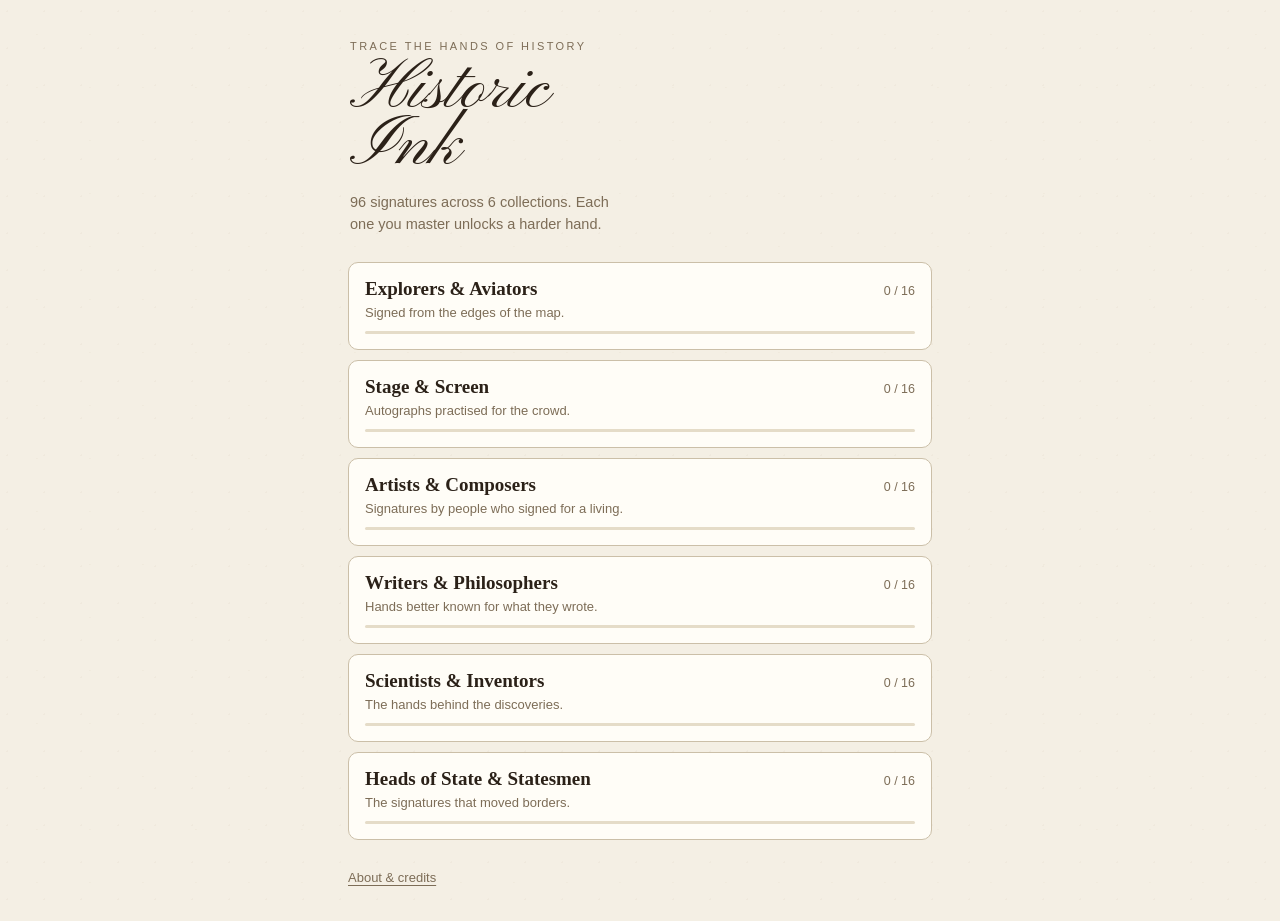
==== docs/index.html @ 242b3a48 "Historic Ink: rename, magnifier, wider corpus, docs/ for Pages Renames the game to Historic Ink and " ====
<!doctype html>
<html lang="en">
<head>
<meta charset="utf-8">
<meta name="viewport" content="width=device-width,initial-scale=1,viewport-fit=cover,maximum-scale=1">
<meta name="theme-color" content="#f4efe4">
<meta name="apple-mobile-web-app-capable" content="yes">
<meta name="description" content="Trace the signatures of history, one flourish at a time.">
<title>Historic Ink</title>
<meta name="apple-mobile-web-app-title" content="Historic Ink">
<link rel="manifest" href="manifest.webmanifest">
<link rel="icon" href="icon.svg" type="image/svg+xml">
<link rel="apple-touch-icon" href="icon.svg">
<link rel="stylesheet" href="css/wordmark.css">
<link rel="stylesheet" href="css/app.css">
</head>
<body>

<div id="app">
  <!-- ---------------------------------------------------------- home -->
  <section class="screen" id="screen-home">
    <header class="masthead">
      <p class="eyebrow">Trace the hands of history</p>
      <h1>Historic<br>Ink</h1>
      <p class="lede" id="lede"></p>
    </header>
    <div class="tracks" id="tracks"></div>
    <footer class="colophon">
      <button class="linkish" data-go="#/about">About &amp; credits</button>
    </footer>
  </section>

  <!-- --------------------------------------------------------- track -->
  <section class="screen" id="screen-track">
    <header class="bar">
      <button class="back" data-go="#/" aria-label="Back to collections">&larr;</button>
      <div class="bar-title">
        <h2 id="track-name"></h2>
        <p id="track-blurb"></p>
      </div>
    </header>
    <ol class="levels" id="levels"></ol>
  </section>

  <!-- ---------------------------------------------------------- play -->
  <section class="screen screen-play" id="screen-play">
    <header class="bar bar-play">
      <button class="back" id="play-back" aria-label="Back to collection">&larr;</button>
      <div class="bar-title">
        <h2 id="play-name"></h2>
        <p><span id="play-years"></span> &middot; needs <b id="play-target"></b></p>
      </div>
      <div class="pips" id="play-pips" aria-hidden="true"></div>
    </header>

    <div class="card-wrap">
      <canvas id="pad"></canvas>
      <p class="hint" id="play-hint">Trace the grey signature with your finger.</p>
    </div>

    <nav class="tools">
      <button id="btn-undo" class="tool">Undo</button>
      <button id="btn-clear" class="tool">Clear</button>
      <button id="btn-done" class="tool primary">Done</button>
    </nav>

    <!-- result, over the pad so the attempt stays put behind it -->
    <div class="sheet" id="result" hidden>
      <div class="sheet-inner">
        <p class="verdict" id="res-verdict"></p>
        <p class="bigscore"><span id="res-score">0</span><i>%</i></p>
        <p class="res-need" id="res-need"></p>
        <canvas id="res-map"></canvas>
        <ul class="breakdown">
          <li><b id="res-prec">0%</b><span>on the line</span></li>
          <li><b id="res-cov">0%</b><span>covered</span></li>
          <li><b id="res-econ">0%</b><span>ink used</span></li>
        </ul>
        <p class="legend"><i class="sw-good"></i> close
          <i class="sw-mid"></i> drifting <i class="sw-bad"></i> off the line</p>
        <p class="readmore"><a id="res-wiki" href="#" target="_blank"
           rel="noopener noreferrer"></a></p>
        <div class="sheet-tools">
          <button id="btn-again" class="tool">Try again</button>
          <button id="btn-next" class="tool primary">Next</button>
        </div>
      </div>
    </div>
  </section>

  <!-- --------------------------------------------------------- about -->
  <section class="screen" id="screen-about">
    <header class="bar">
      <button class="back" data-go="#/" aria-label="Back to collections">&larr;</button>
      <div class="bar-title"><h2>About &amp; credits</h2></div>
    </header>
    <div class="prose">
      <p>Every signature here belongs to someone no longer living. This is a
         game about steady hands and the strange beauty of other people's
         handwriting.</p>
      <p>The artwork comes from Wikimedia Commons, found by asking Wikidata
         which historical figures have a signature on file. Difficulty is
         measured from the signature itself &mdash; how much pen travel is
         packed into the space, how much it turns, how tangled it is, and how
         fine the pen was. A broad nib forgives a wobble; a hairline does not.</p>
      <p class="quiet">Progress is stored on this device only.</p>
      <button class="tool danger" id="btn-reset">Erase my progress</button>
      <h3>Sources</h3>
      <ul class="credits" id="credits"></ul>
    </div>
  </section>
</div>

<script src="data/signatures.js"></script>
<script src="js/geom.js"></script>
<script src="js/ink.js"></script>
<script src="js/grade.js"></script>
<script src="js/pad.js"></script>
<script src="js/store.js"></script>
<script src="js/app.js"></script>
</body>
</html>
---- docs/css/wordmark.css ----
/* GENERATED by tools/build_font.py -- do not edit.
 *
 * Pinyon Script, subset to the characters the wordmark uses and embedded so the
 * game still works opened straight from the filesystem, where a linked
 * font file counts as cross-origin and is refused.
 *
 * SIL Open Font License 1.1 -- see fonts/OFL-PinyonScript.txt
 */
@font-face {
  font-family: 'Pinyon Script';
  font-style: normal;
  font-weight: 400;
  font-display: swap;
  src: url([data-uri]) format('woff2');
}
---- docs/css/app.css ----
/* Ink & parchment.
 * Every colour lives here as a custom property; the canvas code reads --ink
 * and --guide off the element, so retheming does not mean touching JS.
 */

:root {
  --paper:   #f4efe4;
  --card:    #fffdf7;
  --ink:     #2b2118;
  --guide:   #d5cab2;
  --rule:    #cbbfa8;
  --muted:   #7d6d57;
  --accent:  #8c2f22;
  --good:    #2c5c2c;
  --mid:     #b07a14;
  --gold:    #a8842c;

  --pad-h: clamp(230px, 42vh, 420px);
  --radius: 10px;
  --serif: ui-serif, Georgia, "Iowan Old Style", "Times New Roman", serif;
  --sans: -apple-system, BlinkMacSystemFont, "Segoe UI", Roboto, sans-serif;

  /* The wordmark. Pinyon Script is embedded by css/wordmark.css, subset to the
     few characters it needs (19 KB) and inlined as a data URI so it survives
     being opened straight from the filesystem, where a linked font file counts
     as cross-origin and is refused. It is a 19th-century copperplate - the
     actual hand of the documents these signatures came off - which no system
     font gets near. The rest is insurance while it loads or if it fails. */
  --script: "Pinyon Script", "Snell Roundhand", "Apple Chancery", "Segoe Script",
            "Brush Script MT", Gabriola, "Lucida Handwriting", cursive;
}

* { box-sizing: border-box; }

html, body {
  margin: 0;
  padding: 0;
  background: var(--paper);
  color: var(--ink);
  font-family: var(--sans);
  -webkit-text-size-adjust: 100%;
  overscroll-behavior-y: contain;
}

body {
  min-height: 100vh;
  min-height: 100dvh;
  /* A faint tooth to the paper. Cheap, and it keeps large flat areas from
     looking like a plain white app. */
  background-image:
    radial-gradient(circle at 20% 30%, rgba(160,140,105,.06) 0 1px, transparent 1px),
    radial-gradient(circle at 70% 65%, rgba(160,140,105,.05) 0 1px, transparent 1px);
  background-size: 37px 37px, 53px 53px;
}

#app {
  max-width: 620px;
  margin: 0 auto;
  padding: 0 18px env(safe-area-inset-bottom);
}

.screen { display: none; }
.screen.on { display: block; }
[hidden] { display: none !important; }

/* ---------------------------------------------------------------- home */

.masthead { padding: 40px 2px 18px; }
.eyebrow {
  margin: 0 0 10px;
  font-size: 11px;
  letter-spacing: .22em;
  text-transform: uppercase;
  color: var(--muted);
}
.masthead h1 {
  margin: 0;
  font-family: var(--script);
  /* Copperplate carries tall ascenders and deep descenders inside its line box,
     so the leading has to be pulled well under 1 to stop the two words drifting
     apart. The swashes still clear each other at this setting. */
  font-size: clamp(46px, 15vw, 70px);
  font-weight: 400;
  line-height: .82;
  letter-spacing: 0;
  color: var(--ink);
}
.lede {
  margin: 14px 0 0;
  max-width: 34ch;
  color: var(--muted);
  font-size: 14.5px;
  line-height: 1.55;
}

.tracks { display: grid; gap: 10px; padding: 8px 0 20px; }

.track {
  display: block;
  width: 100%;
  text-align: left;
  border: 1px solid var(--rule);
  background: var(--card);
  border-radius: var(--radius);
  padding: 15px 16px;
  cursor: pointer;
  font: inherit;
  color: inherit;
  transition: border-color .15s, transform .08s;
}
.track:active { transform: scale(.994); }
.track:hover { border-color: var(--muted); }

.track-top { display: flex; align-items: baseline; gap: 10px; }
.track h3 {
  margin: 0;
  font-family: var(--serif);
  font-size: 19px;
  font-weight: 600;
  flex: 1;
}
.track .count {
  font-size: 12.5px;
  color: var(--muted);
  font-variant-numeric: tabular-nums;
  white-space: nowrap;
}
.track p { margin: 5px 0 11px; font-size: 13px; color: var(--muted); }

.meter { height: 3px; background: #e5dcc8; border-radius: 2px; overflow: hidden; }
.meter > i { display: block; height: 100%; background: var(--accent); transition: width .4s; }

.colophon { padding: 6px 0 32px; }
.linkish {
  background: none; border: 0; padding: 4px 0; cursor: pointer;
  color: var(--muted); font: inherit; font-size: 13px;
  text-decoration: underline; text-underline-offset: 3px;
}

/* --------------------------------------------------------------- bars */

.bar {
  display: flex;
  align-items: flex-start;
  gap: 12px;
  padding: 22px 0 14px;
  border-bottom: 1px solid var(--rule);
  margin-bottom: 12px;
}
.back {
  flex: none;
  width: 38px; height: 38px;
  border: 1px solid var(--rule);
  background: var(--card);
  color: var(--ink);
  border-radius: 50%;
  font-size: 17px;
  line-height: 1;
  cursor: pointer;
}
.bar-title { flex: 1; min-width: 0; }
.bar-title h2 {
  margin: 4px 0 0;
  font-family: var(--serif);
  font-size: 21px;
  font-weight: 600;
  line-height: 1.15;
}
.bar-title p { margin: 3px 0 0; font-size: 12.5px; color: var(--muted); }

/* -------------------------------------------------------------- track */

.levels { list-style: none; margin: 0; padding: 0 0 34px; }

.level {
  display: flex;
  align-items: center;
  gap: 13px;
  width: 100%;
  text-align: left;
  font: inherit;
  color: inherit;
  background: var(--card);
  border: 1px solid var(--rule);
  border-radius: var(--radius);
  padding: 12px 14px;
  margin-bottom: 8px;
  cursor: pointer;
}
.level[disabled] { cursor: default; opacity: .5; background: transparent; }
.level .idx {
  flex: none;
  width: 24px;
  font-family: var(--serif);
  font-size: 15px;
  color: var(--muted);
  font-variant-numeric: tabular-nums;
}
.level .who { flex: 1; min-width: 0; }
.level .who b {
  display: block;
  font-weight: 600;
  font-size: 15px;
  white-space: nowrap;
  overflow: hidden;
  text-overflow: ellipsis;
}
.level .who span { font-size: 12px; color: var(--muted); }
.level .score {
  flex: none;
  font-size: 13.5px;
  font-variant-numeric: tabular-nums;
  color: var(--muted);
}
.level .score.done { color: var(--good); font-weight: 700; }
/* Wax-seal dot standing in for a padlock on locked rows. */
.level .score.locked {
  color: transparent;
  width: 9px; height: 9px;
  border-radius: 50%;
  background: var(--rule);
  box-shadow: inset 0 0 0 2px var(--card);
}

.pips { display: flex; gap: 3px; flex: none; }
.pips i {
  width: 5px; height: 5px; border-radius: 50%;
  background: var(--rule);
}
.pips i.lit { background: var(--accent); }

/* --------------------------------------------------------------- play */

.screen-play.on { display: flex; flex-direction: column; min-height: 100dvh; }
.bar-play { align-items: center; }

.card-wrap { flex: 1; display: flex; flex-direction: column; justify-content: center; }

#pad {
  display: block;
  width: 100%;
  height: var(--pad-h);
  background: var(--card);
  border: 1px solid var(--rule);
  border-radius: var(--radius);
  /* Without this the browser claims the gesture and the player scrolls the
     page instead of drawing. */
  touch-action: none;
  -webkit-user-select: none;
  user-select: none;
}

.hint {
  margin: 10px 2px 0;
  font-size: 12.5px;
  color: var(--muted);
  text-align: center;
  min-height: 1.4em;
}

.tools {
  display: flex;
  gap: 8px;
  padding: 16px 0 max(18px, env(safe-area-inset-bottom));
}
.tool {
  flex: 1;
  padding: 14px 10px;
  font: inherit;
  font-size: 15px;
  border: 1px solid var(--rule);
  background: var(--card);
  color: var(--ink);
  border-radius: var(--radius);
  cursor: pointer;
  min-height: 48px;          /* comfortable thumb target */
}
.tool:disabled { opacity: .4; cursor: default; }
.tool.primary { background: var(--ink); border-color: var(--ink); color: var(--card); flex: 1.5; }
.tool.danger { background: none; border-color: var(--accent); color: var(--accent); flex: none; padding: 10px 16px; }

/* ------------------------------------------------------------- result */

.sheet {
  position: fixed;
  inset: 0;
  background: rgba(30, 24, 17, .38);
  display: flex;
  align-items: flex-end;
  justify-content: center;
  z-index: 20;
  animation: fade .18s ease-out;
}
@keyframes fade { from { opacity: 0 } }
@keyframes rise { from { transform: translateY(14px); opacity: .4 } }

.sheet-inner {
  width: 100%;
  max-width: 620px;
  background: var(--paper);
  border-radius: 16px 16px 0 0;
  border-top: 3px solid var(--ink);
  padding: 20px 18px max(20px, env(safe-area-inset-bottom));
  animation: rise .22s ease-out;
  max-height: 92dvh;
  overflow-y: auto;
}

.verdict {
  margin: 0;
  font-size: 11px;
  letter-spacing: .2em;
  text-transform: uppercase;
  color: var(--muted);
}
.verdict.win { color: var(--good); }
.verdict.lose { color: var(--accent); }

.bigscore {
  margin: 2px 0 0;
  font-family: var(--serif);
  font-size: 62px;
  line-height: 1;
  font-weight: 600;
  font-variant-numeric: tabular-nums;
}
.bigscore i { font-style: normal; font-size: 26px; color: var(--muted); }
.res-need { margin: 4px 0 12px; font-size: 13px; color: var(--muted); }

#res-map {
  display: block;
  width: 100%;
  /* Hard guard: JS sets an explicit pixel width, and measures before the
     sheet's own scrollbar appears, so without this it can overhang. */
  max-width: 100%;
  height: 150px;
  margin: 0 auto;              /* JS narrows it to the signature's aspect */
  background: var(--card);
  border: 1px solid var(--rule);
  border-radius: var(--radius);
}

.breakdown {
  list-style: none;
  display: flex;
  margin: 12px 0 0;
  padding: 0;
  gap: 8px;
}
.breakdown li {
  flex: 1;
  background: var(--card);
  border: 1px solid var(--rule);
  border-radius: var(--radius);
  padding: 9px 6px;
  text-align: center;
}
.breakdown b { display: block; font-size: 17px; font-variant-numeric: tabular-nums; }
.breakdown span { font-size: 11px; color: var(--muted); }

.legend {
  display: flex;
  align-items: center;
  gap: 6px;
  margin: 10px 0 0;
  font-size: 11.5px;
  color: var(--muted);
}
.legend i { width: 13px; height: 3px; border-radius: 2px; display: inline-block; }
.sw-good { background: var(--good); }
.sw-mid  { background: var(--mid); }
.sw-bad  { background: var(--accent); }

.readmore { margin: 10px 0 0; font-size: 13px; }
.readmore a { color: var(--accent); text-decoration: none;
              border-bottom: 1px solid rgba(140,47,34,.35); padding-bottom: 1px; }

.sheet-tools { display: flex; gap: 8px; margin-top: 16px; }

/* -------------------------------------------------------------- about */

.prose { padding-bottom: 40px; font-size: 14.5px; line-height: 1.62; }
.prose p { margin: 0 0 13px; max-width: 46ch; }
.prose .quiet { color: var(--muted); font-size: 13px; }
.prose h3 {
  font-family: var(--serif);
  font-size: 16px;
  margin: 26px 0 8px;
  padding-bottom: 6px;
  border-bottom: 1px solid var(--rule);
}
.credits { list-style: none; margin: 0; padding: 0; font-size: 11.5px; color: var(--muted); }
.credits li { padding: 5px 0; border-bottom: 1px solid rgba(203,191,168,.45); }
.credits b, .credits .who { color: var(--ink); font-weight: 600; }
.credits a { color: var(--muted); }
.credits .who { text-decoration: none; border-bottom: 1px solid var(--rule); }

@media (prefers-reduced-motion: reduce) {
  *, *::before, *::after { animation-duration: .01ms !important; transition-duration: .01ms !important; }
}
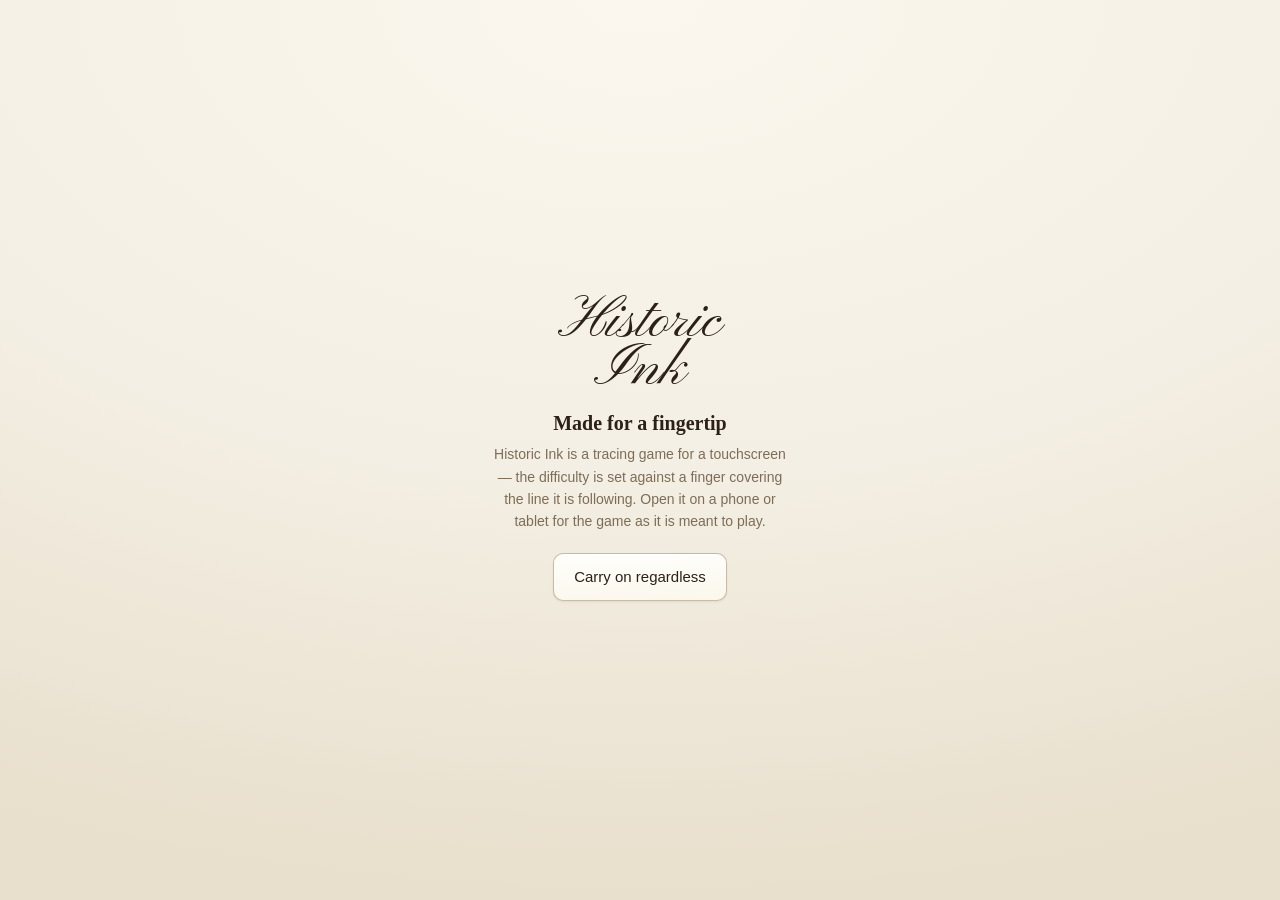
==== commit c5a22b92: "Play sideways, and let wide be the only shape The game now asks for a landscape touchscreen and ship" ====
--- a/docs/index.html
+++ b/docs/index.html
@@ -48,15 +48,21 @@
       <button class="back" id="play-back" aria-label="Back to collection">&larr;</button>
       <div class="bar-title">
         <h2 id="play-name"></h2>
-        <p><span id="play-years"></span> &middot; needs <b id="play-target"></b></p>
+        <!-- The coaching line lives up here rather than under the card. In
+             landscape the vertical pixels are the scarce ones, and every row
+             below the card comes straight off the size of the signature. -->
+        <p><span id="play-years"></span> &middot; needs <b id="play-target"></b>
+           &middot; <span id="play-hint"></span></p>
       </div>
       <div class="pips" id="play-pips" aria-hidden="true"></div>
     </header>
 
     <div class="card-wrap">
       <canvas id="pad"></canvas>
-      <p class="hint" id="play-hint">Trace the grey signature with your finger.</p>
     </div>
+    <!-- Floats over the page rather than living inside the pad, so it always
+         has room to sit above the fingertip. -->
+    <canvas id="loupe" hidden aria-hidden="true"></canvas>
 
     <nav class="tools">
       <button id="btn-undo" class="tool">Undo</button>
@@ -66,20 +72,30 @@
 
     <!-- result, over the pad so the attempt stays put behind it -->
     <div class="sheet" id="result" hidden>
+      <!-- Two columns side by side on a landscape screen, where height is the
+           scarce dimension and a stacked sheet would have to be scrolled to
+           reach its own buttons. -->
       <div class="sheet-inner">
-        <p class="verdict" id="res-verdict"></p>
-        <p class="bigscore"><span id="res-score">0</span><i>%</i></p>
-        <p class="res-need" id="res-need"></p>
-        <canvas id="res-map"></canvas>
-        <ul class="breakdown">
-          <li><b id="res-prec">0%</b><span>on the line</span></li>
-          <li><b id="res-cov">0%</b><span>covered</span></li>
-          <li><b id="res-econ">0%</b><span>ink used</span></li>
-        </ul>
-        <p class="legend"><i class="sw-good"></i> close
-          <i class="sw-mid"></i> drifting <i class="sw-bad"></i> off the line</p>
-        <p class="readmore"><a id="res-wiki" href="#" target="_blank"
-           rel="noopener noreferrer"></a></p>
+        <div class="res-verdict-col">
+          <p class="verdict" id="res-verdict"></p>
+          <p class="bigscore"><span id="res-score">0</span><i>%</i></p>
+          <p class="res-need" id="res-need"></p>
+          <ul class="breakdown">
+            <li><b id="res-flu">0%</b><span>steadiness</span></li>
+            <li><b id="res-prec">0%</b><span>on the line</span></li>
+            <li><b id="res-cov">0%</b><span>covered</span></li>
+          </ul>
+        </div>
+        <div class="res-map-col">
+          <canvas id="res-map"></canvas>
+          <p class="legend"><i class="sw-good"></i> close
+            <i class="sw-mid"></i> drifting <i class="sw-bad"></i> off the line</p>
+          <p class="examiner">Judged the way a document examiner judges a
+            signature: line quality first. A hand that wavers gives itself away,
+            while a few units off the mark means nothing.</p>
+          <p class="readmore"><a id="res-wiki" href="#" target="_blank"
+             rel="noopener noreferrer"></a></p>
+        </div>
         <div class="sheet-tools">
           <button id="btn-again" class="tool">Try again</button>
           <button id="btn-next" class="tool primary">Next</button>
@@ -87,6 +103,19 @@
       </div>
     </div>
   </section>
+
+  <!-- ---------------------------------------------------------- gate -->
+  <!-- Not a screen in the router: it can interrupt any of them, the moment the
+       phone is turned. -->
+  <div id="gate" hidden>
+    <div class="gate-inner">
+      <p class="gate-mark">Historic<br>Ink</p>
+      <i class="gate-phone" id="gate-phone" aria-hidden="true"></i>
+      <h2 id="gate-title"></h2>
+      <p id="gate-body"></p>
+      <button class="tool" id="gate-anyway" hidden>Carry on regardless</button>
+    </div>
+  </div>
 
   <!-- --------------------------------------------------------- about -->
   <section class="screen" id="screen-about">
@@ -98,11 +127,24 @@
       <p>Every signature here belongs to someone no longer living. This is a
          game about steady hands and the strange beauty of other people's
          handwriting.</p>
+      <p>Scoring follows what a document examiner actually looks for. The first
+         and best tell is line quality: a real signature is written fast and
+         automatically, so it runs smooth and continuous, while a copy betrays
+         itself with tremor and hesitation. Where it sits on the page is not a
+         criterion at all &mdash; an exact positional match is evidence of
+         tracing, not of authenticity &mdash; so a steady line a little off the
+         mark beats a shaky one dead on it.</p>
       <p>The artwork comes from Wikimedia Commons, found by asking Wikidata
          which historical figures have a signature on file. Difficulty is
          measured from the signature itself &mdash; how much pen travel is
          packed into the space, how much it turns, how tangled it is, and how
          fine the pen was. A broad nib forgives a wobble; a hairline does not.</p>
+      <p>It is played sideways, and every signature here is a wide one. That
+         pair of decisions goes together: normalised to the same length, a wide
+         hand fills the card and a square one has to shrink to fit its height,
+         which made some signatures harder than others for no reason to do with
+         the handwriting. Wide-only on a landscape card means every hand reaches
+         you at the same size, and difficulty means what it says.</p>
       <p class="quiet">Progress is stored on this device only.</p>
       <button class="tool danger" id="btn-reset">Erase my progress</button>
       <h3>Sources</h3>
--- a/docs/css/app.css
+++ b/docs/css/app.css
@@ -5,8 +5,11 @@
 
 :root {
   --paper:   #f4efe4;
+  --paper-lit: #fbf7ee;      /* the sheet is not evenly lit */
+  --paper-dim: #e8dfcc;
   --card:    #fffdf7;
   --ink:     #2b2118;
+  --ink-core: #150d06;       /* the wetter middle of a drawn line */
   --guide:   #d5cab2;
   --rule:    #cbbfa8;
   --muted:   #7d6d57;
@@ -15,7 +18,20 @@
   --mid:     #b07a14;
   --gold:    #a8842c;
 
-  --pad-h: clamp(230px, 42vh, 420px);
+  /* Paper, built out of gradients rather than an image so it costs nothing to
+     load and survives being opened off the filesystem. Two sets of fibres
+     crossing at a shallow angle, then flecks of pulp on top. Everything is
+     within a few percent of opaque - at full strength it reads as a dirty
+     screen rather than as paper. */
+  --fibres:
+    repeating-linear-gradient(96deg,
+      rgba(148,124,88,.030) 0 1px, transparent 1px 5px),
+    repeating-linear-gradient(4deg,
+      rgba(148,124,88,.024) 0 1px, transparent 1px 7px),
+    radial-gradient(circle at 20% 30%, rgba(126,100,62,.07) 0 1.1px, transparent 1.2px),
+    radial-gradient(circle at 70% 65%, rgba(126,100,62,.055) 0 1px, transparent 1.1px);
+  --fibre-size: auto, auto, 37px 37px, 53px 53px;
+
   --radius: 10px;
   --serif: ui-serif, Georgia, "Iowan Old Style", "Times New Roman", serif;
   --sans: -apple-system, BlinkMacSystemFont, "Segoe UI", Roboto, sans-serif;
@@ -45,23 +61,42 @@
 body {
   min-height: 100vh;
   min-height: 100dvh;
-  /* A faint tooth to the paper. Cheap, and it keeps large flat areas from
-     looking like a plain white app. */
-  background-image:
-    radial-gradient(circle at 20% 30%, rgba(160,140,105,.06) 0 1px, transparent 1px),
-    radial-gradient(circle at 70% 65%, rgba(160,140,105,.05) 0 1px, transparent 1px);
-  background-size: 37px 37px, 53px 53px;
+  /* Tooth, then the wash of light across the sheet underneath it. */
+  background-image: var(--fibres),
+    radial-gradient(125% 95% at 50% -10%,
+      var(--paper-lit) 0%, var(--paper) 48%, var(--paper-dim) 100%);
+  background-size: var(--fibre-size), 100% 100%;
+  background-attachment: scroll, scroll, scroll, scroll, fixed;
 }
 
 #app {
   max-width: 620px;
   margin: 0 auto;
-  padding: 0 18px env(safe-area-inset-bottom);
+  padding: 0 max(18px, env(safe-area-inset-left))
+             env(safe-area-inset-bottom)
+             max(18px, env(safe-area-inset-right));
 }
 
 .screen { display: none; }
 .screen.on { display: block; }
 [hidden] { display: none !important; }
+
+/* The game is played sideways, so the lists get a landscape shape too rather
+   than a phone-width column stranded in the middle of a wide screen. */
+@media (min-width: 720px) {
+  #app { max-width: 940px; }
+  .tracks { grid-template-columns: 1fr 1fr; }
+  .levels { display: grid; grid-template-columns: 1fr 1fr; column-gap: 10px; }
+}
+
+/* Landscape on a phone is short as well as wide: the standing vertical rhythm
+   spends most of the screen before anything useful appears. */
+@media (max-height: 560px) {
+  .masthead { padding: 20px 2px 10px; }
+  .masthead h1 { font-size: clamp(38px, 8vw, 56px); }
+  .lede { margin-top: 10px; }
+  .bar { padding: 14px 0 10px; }
+}
 
 /* ---------------------------------------------------------------- home */
 
@@ -95,20 +130,33 @@
 
 .tracks { display: grid; gap: 10px; padding: 8px 0 20px; }
 
+/* Everything that is meant to read as a card is a slip of the same paper: warm
+   gradient, a lit top edge, and enough of a shadow to lift it off the page. */
+.track, .level, .breakdown li, #res-map {
+  background-color: var(--card);
+  background-image:
+    linear-gradient(178deg, #fffefb 0%, #fdfaf2 60%, #f7f1e3 100%);
+  border: 1px solid rgba(163, 146, 116, .55);
+  box-shadow:
+    inset 0 1px 0 rgba(255, 255, 255, .85),
+    0 1px 2px rgba(74, 57, 36, .06);
+}
+
 .track {
   display: block;
   width: 100%;
   text-align: left;
-  border: 1px solid var(--rule);
-  background: var(--card);
   border-radius: var(--radius);
   padding: 15px 16px;
   cursor: pointer;
   font: inherit;
   color: inherit;
-  transition: border-color .15s, transform .08s;
-}
-.track:active { transform: scale(.994); }
+  transition: border-color .15s, transform .08s, box-shadow .15s;
+}
+.track:active {
+  transform: translateY(1px);
+  box-shadow: inset 0 1px 0 rgba(255, 255, 255, .85);
+}
 .track:hover { border-color: var(--muted); }
 
 .track-top { display: flex; align-items: baseline; gap: 10px; }
@@ -180,14 +228,17 @@
   text-align: left;
   font: inherit;
   color: inherit;
-  background: var(--card);
-  border: 1px solid var(--rule);
   border-radius: var(--radius);
   padding: 12px 14px;
   margin-bottom: 8px;
   cursor: pointer;
 }
-.level[disabled] { cursor: default; opacity: .5; background: transparent; }
+.level[disabled] {
+  cursor: default;
+  opacity: .5;
+  background: transparent;
+  box-shadow: none;
+}
 .level .idx {
   flex: none;
   width: 24px;
@@ -231,18 +282,62 @@
 
 /* --------------------------------------------------------------- play */
 
-.screen-play.on { display: flex; flex-direction: column; min-height: 100dvh; }
-.bar-play { align-items: center; }
-
-.card-wrap { flex: 1; display: flex; flex-direction: column; justify-content: center; }
+/* Play breaks out of the centred column and takes the whole viewport. The card
+   wants every pixel of width it can get, and unlike the lists there is nothing
+   here that reads badly wide. Fixed rather than a tall block so the three rows
+   divide up exactly what the screen has, with no scrolling to find the tools. */
+.screen-play.on {
+  position: fixed;
+  inset: 0;
+  display: flex;
+  flex-direction: column;
+  /* The card deliberately does NOT bleed into the gutter. It was tried, for a
+     wider drawing surface, and it put the pad's touch-action:none inside the
+     phone's edge-swipe zone, which broke the system back gesture. In landscape
+     those zones are the long edges, so this margin matters more, not less. */
+  padding: 0 max(14px, env(safe-area-inset-right))
+             max(6px, env(safe-area-inset-bottom))
+             max(14px, env(safe-area-inset-left));
+}
+
+.bar-play {
+  align-items: center;
+  padding: 8px 0;
+  margin-bottom: 0;
+}
+.bar-play .back { width: 34px; height: 34px; font-size: 15px; }
+.bar-play .bar-title h2 { margin: 0; font-size: 17px; }
+.bar-play .bar-title p { margin: 1px 0 0; }
+
+.card-wrap {
+  flex: 1 1 0;
+  min-height: 0;
+  display: flex;
+  align-items: center;
+  justify-content: center;
+}
 
 #pad {
   display: block;
-  width: 100%;
-  height: var(--pad-h);
-  background: var(--card);
-  border: 1px solid var(--rule);
+  /* Both dimensions come from JS: the card is sized so that every signature in
+     the corpus is limited by its width, and so lands on screen at one identical
+     scale. See sizePad() in js/app.js. */
+
+  /* A leaf of paper laid on the desk. No border: the ring is drawn as a shadow
+     instead, because a real border sits outside the canvas's own coordinate
+     space and the two ended up a couple of pixels out of step. */
+  background-color: var(--card);
+  background-image: var(--fibres),
+    radial-gradient(130% 150% at 50% -20%, #fffefb 0%, #fdfaf2 55%, #f6f0e1 100%);
+  background-size: var(--fibre-size), 100% 100%;
+  border: 0;
   border-radius: var(--radius);
+  box-shadow:
+    inset 0 1px 0 rgba(255, 255, 255, .9),
+    inset 0 0 22px rgba(150, 122, 80, .07),      /* the sheet cups very slightly */
+    0 0 0 1px rgba(163, 146, 116, .5),
+    0 1px 1px rgba(74, 57, 36, .06),
+    0 10px 20px -10px rgba(74, 57, 36, .3);
   /* Without this the browser claims the gesture and the player scrolls the
      page instead of drawing. */
   touch-action: none;
@@ -250,33 +345,61 @@
   user-select: none;
 }
 
-.hint {
-  margin: 10px 2px 0;
-  font-size: 12.5px;
-  color: var(--muted);
-  text-align: center;
-  min-height: 1.4em;
-}
+/* The magnifier. Positioned from JS in viewport coordinates, which is why it is
+   fixed and anchored at the origin - the transform does all the moving. */
+#loupe {
+  position: fixed;
+  left: 0;
+  top: 0;
+  z-index: 15;                 /* over the card, under the result sheet */
+  border-radius: 50%;
+  pointer-events: none;
+  background: var(--card);
+  box-shadow: 0 0 0 1px var(--rule), 0 6px 18px rgba(43, 33, 24, .22);
+  will-change: transform, opacity;
+  /* Fades in once the hand settles into detail work. Popping into existence
+     mid-stroke would be its own distraction. */
+  opacity: 0;
+  transform-origin: 50% 120%;
+  transition: opacity .16s ease-out;
+}
+#loupe.on { opacity: 1; }
 
 .tools {
   display: flex;
   gap: 8px;
   padding: 16px 0 max(18px, env(safe-area-inset-bottom));
 }
+.screen-play .tools { padding: 8px 0 0; }
+.screen-play .tool { min-height: 44px; padding: 11px 10px; }
 .tool {
   flex: 1;
   padding: 14px 10px;
   font: inherit;
   font-size: 15px;
-  border: 1px solid var(--rule);
-  background: var(--card);
+  border: 1px solid rgba(163, 146, 116, .6);
+  background: linear-gradient(178deg, #fffefb 0%, #fbf7ec 100%);
   color: var(--ink);
   border-radius: var(--radius);
   cursor: pointer;
   min-height: 48px;          /* comfortable thumb target */
-}
-.tool:disabled { opacity: .4; cursor: default; }
-.tool.primary { background: var(--ink); border-color: var(--ink); color: var(--card); flex: 1.5; }
+  box-shadow:
+    inset 0 1px 0 rgba(255, 255, 255, .9),
+    0 1px 2px rgba(74, 57, 36, .09);
+}
+.tool:active:not(:disabled) {
+  transform: translateY(1px);
+  box-shadow: inset 0 1px 2px rgba(74, 57, 36, .16);
+}
+.tool:disabled { opacity: .4; cursor: default; box-shadow: none; }
+.tool.primary {
+  background: linear-gradient(178deg, #3a2d21 0%, var(--ink) 100%);
+  border-color: var(--ink);
+  color: #f6efe1;
+  flex: 1.5;
+  box-shadow: inset 0 1px 0 rgba(255, 255, 255, .12),
+              0 1px 3px rgba(43, 33, 24, .3);
+}
 .tool.danger { background: none; border-color: var(--accent); color: var(--accent); flex: none; padding: 10px 16px; }
 
 /* ------------------------------------------------------------- result */
@@ -297,13 +420,34 @@
 .sheet-inner {
   width: 100%;
   max-width: 620px;
-  background: var(--paper);
+  /* A second sheet dropped on top of the first. */
+  background-color: var(--paper);
+  background-image: var(--fibres),
+    linear-gradient(178deg, var(--paper-lit) 0%, var(--paper) 70%, var(--paper-dim) 100%);
+  background-size: var(--fibre-size), 100% 100%;
   border-radius: 16px 16px 0 0;
   border-top: 3px solid var(--ink);
+  box-shadow: 0 -8px 26px rgba(43, 33, 24, .22);
   padding: 20px 18px max(20px, env(safe-area-inset-bottom));
   animation: rise .22s ease-out;
   max-height: 92dvh;
   overflow-y: auto;
+}
+
+@media (min-width: 640px) {
+  .sheet { align-items: center; }
+  .sheet-inner {
+    max-width: min(94vw, 940px);
+    max-height: 94dvh;
+    border-radius: 14px;
+    border: 3px solid var(--ink);
+    padding: 16px 18px;
+    display: grid;
+    grid-template-columns: minmax(0, 1fr) minmax(0, 1.3fr);
+    column-gap: 20px;
+    align-items: start;
+  }
+  .sheet-tools { grid-column: 1 / -1; }
 }
 
 .verdict {
@@ -335,8 +479,6 @@
   max-width: 100%;
   height: 150px;
   margin: 0 auto;              /* JS narrows it to the signature's aspect */
-  background: var(--card);
-  border: 1px solid var(--rule);
   border-radius: var(--radius);
 }
 
@@ -349,8 +491,6 @@
 }
 .breakdown li {
   flex: 1;
-  background: var(--card);
-  border: 1px solid var(--rule);
   border-radius: var(--radius);
   padding: 9px 6px;
   text-align: center;
@@ -370,6 +510,14 @@
 .sw-good { background: var(--good); }
 .sw-mid  { background: var(--mid); }
 .sw-bad  { background: var(--accent); }
+
+.examiner {
+  margin: 10px 0 0;
+  font-size: 12px;
+  line-height: 1.5;
+  color: var(--muted);
+  max-width: 46ch;
+}
 
 .readmore { margin: 10px 0 0; font-size: 13px; }
 .readmore a { color: var(--accent); text-decoration: none;
@@ -395,6 +543,60 @@
 .credits a { color: var(--muted); }
 .credits .who { text-decoration: none; border-bottom: 1px solid var(--rule); }
 
+/* --------------------------------------------------------------- gate */
+
+body.gated { overflow: hidden; }
+
+#gate {
+  position: fixed;
+  inset: 0;
+  z-index: 40;
+  display: flex;
+  align-items: center;
+  justify-content: center;
+  background: var(--paper);
+  background-image: radial-gradient(120% 100% at 50% 0%,
+                    var(--paper-lit) 0%, var(--paper) 52%, var(--paper-dim) 100%);
+  padding: 24px max(24px, env(safe-area-inset-left))
+           24px max(24px, env(safe-area-inset-right));
+  text-align: center;
+}
+.gate-inner { max-width: 34ch; }
+/* Scoped past the generic paragraph rule below, which is otherwise later in the
+   cascade at the same specificity and wins. */
+.gate-inner .gate-mark {
+  margin: 0 0 14px;
+  font-family: var(--script);
+  font-size: 58px;
+  line-height: .82;
+  color: var(--ink);
+}
+.gate-inner h2 {
+  margin: 18px 0 8px;
+  font-family: var(--serif);
+  font-size: 20px;
+  font-weight: 600;
+}
+.gate-inner p { margin: 0; font-size: 14px; line-height: 1.6; color: var(--muted); }
+.gate-inner .tool { margin-top: 20px; flex: none; padding: 11px 20px; }
+
+/* A phone turning on its side. Cheaper and steadier than an icon, and it says
+   the one thing the copy is asking for. */
+.gate-phone {
+  display: block;
+  width: 40px;
+  height: 66px;
+  margin: 0 auto;
+  border: 2.5px solid var(--ink);
+  border-radius: 7px;
+  animation: turnover 3s ease-in-out infinite;
+}
+@keyframes turnover {
+  0%, 20%   { transform: rotate(0deg); }
+  45%, 80%  { transform: rotate(-90deg); }
+  100%      { transform: rotate(0deg); }
+}
+
 @media (prefers-reduced-motion: reduce) {
   *, *::before, *::after { animation-duration: .01ms !important; transition-duration: .01ms !important; }
 }
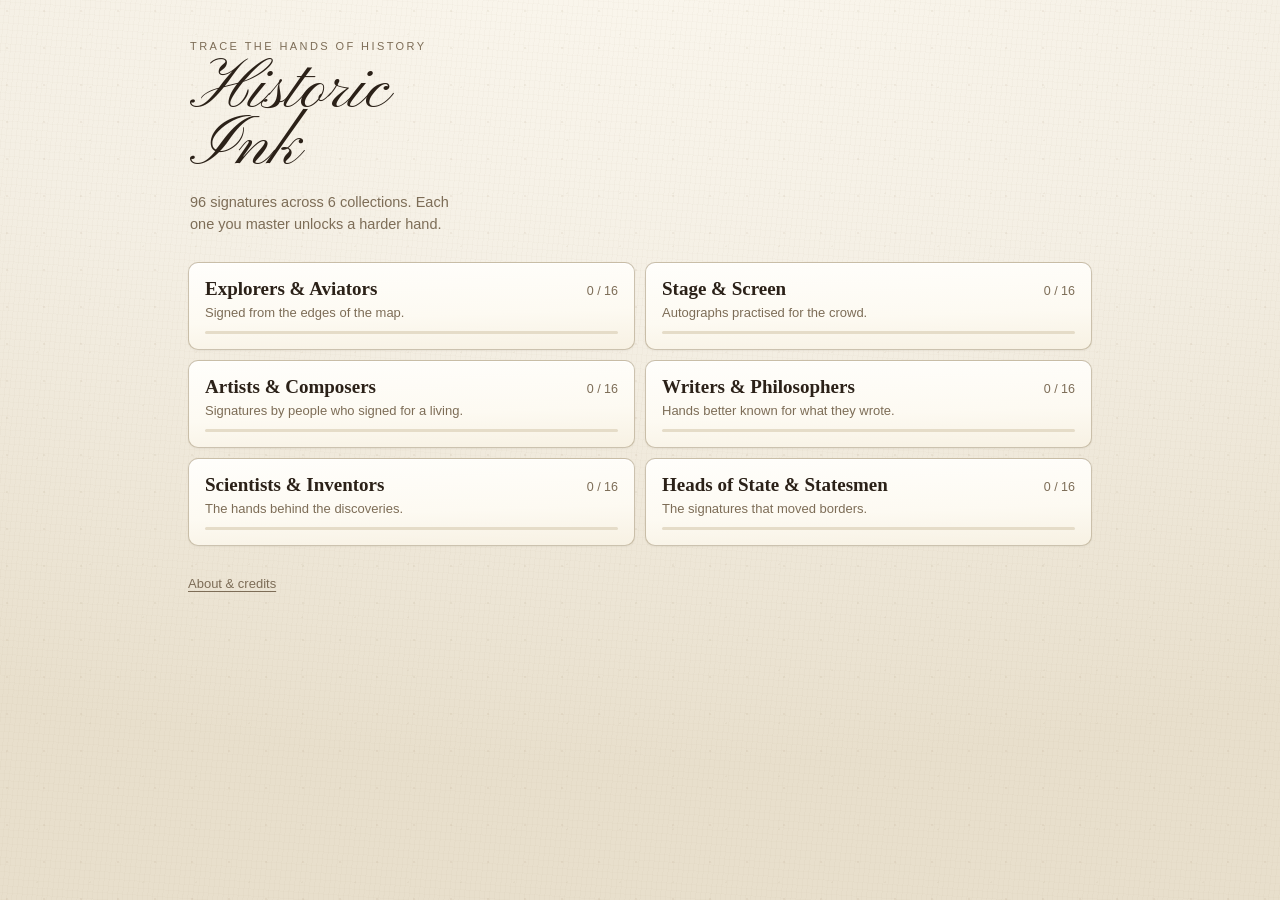
==== commit 0cd97e58: "Give the card the screen, and ask a little more of the hand Four changes to how a level plays.  The " ====
--- a/docs/index.html
+++ b/docs/index.html
@@ -33,7 +33,7 @@
   <!-- --------------------------------------------------------- track -->
   <section class="screen" id="screen-track">
     <header class="bar">
-      <button class="back" data-go="#/" aria-label="Back to collections">&larr;</button>
+      <button class="back" data-go="#/" aria-label="Back to collections"></button>
       <div class="bar-title">
         <h2 id="track-name"></h2>
         <p id="track-blurb"></p>
@@ -44,17 +44,27 @@
 
   <!-- ---------------------------------------------------------- play -->
   <section class="screen screen-play" id="screen-play">
+    <!-- One strip of chrome rather than two, with the tools folded in beside
+         the name. Landscape is short as well as wide, and the card is sized
+         off whatever height is left over - so a row of chrome costs the
+         signature getting on for three times its own height in width. Two
+         rows ate a quarter of the drawing surface on a phone. -->
     <header class="bar bar-play">
-      <button class="back" id="play-back" aria-label="Back to collection">&larr;</button>
+      <button class="back" id="play-back" aria-label="Back to collection"></button>
       <div class="bar-title">
-        <h2 id="play-name"></h2>
-        <!-- The coaching line lives up here rather than under the card. In
-             landscape the vertical pixels are the scarce ones, and every row
-             below the card comes straight off the size of the signature. -->
+        <!-- The name links out to Wikipedia here, not only on the result
+             sheet: wondering who you are tracing is a thought you have while
+             looking at the handwriting, not after you have beaten it. -->
+        <h2><a id="play-name" target="_blank" rel="noopener noreferrer"></a></h2>
         <p><span id="play-years"></span> &middot; needs <b id="play-target"></b>
            &middot; <span id="play-hint"></span></p>
       </div>
       <div class="pips" id="play-pips" aria-hidden="true"></div>
+      <nav class="tools">
+        <button id="btn-undo" class="tool">Undo</button>
+        <button id="btn-clear" class="tool">Clear</button>
+        <button id="btn-done" class="tool primary">Done</button>
+      </nav>
     </header>
 
     <div class="card-wrap">
@@ -63,12 +73,6 @@
     <!-- Floats over the page rather than living inside the pad, so it always
          has room to sit above the fingertip. -->
     <canvas id="loupe" hidden aria-hidden="true"></canvas>
-
-    <nav class="tools">
-      <button id="btn-undo" class="tool">Undo</button>
-      <button id="btn-clear" class="tool">Clear</button>
-      <button id="btn-done" class="tool primary">Done</button>
-    </nav>
 
     <!-- result, over the pad so the attempt stays put behind it -->
     <div class="sheet" id="result" hidden>
@@ -105,22 +109,29 @@
   </section>
 
   <!-- ---------------------------------------------------------- gate -->
-  <!-- Not a screen in the router: it can interrupt any of them, the moment the
-       phone is turned. -->
+  <!-- Not a screen in the router: it interrupts the play screen the moment the
+       phone is turned, and only the play screen. The lists read perfectly well
+       upright, and a wall is a poor first thing to show somebody who has not
+       seen the game yet. -->
   <div id="gate" hidden>
     <div class="gate-inner">
       <p class="gate-mark">Historic<br>Ink</p>
       <i class="gate-phone" id="gate-phone" aria-hidden="true"></i>
       <h2 id="gate-title"></h2>
       <p id="gate-body"></p>
-      <button class="tool" id="gate-anyway" hidden>Carry on regardless</button>
+      <!-- Always a way out. Someone who cannot turn their screen would
+           otherwise be stranded on this with no route back to the list. -->
+      <div class="gate-tools">
+        <button class="tool" id="gate-back">Back to the collection</button>
+        <button class="tool primary" id="gate-anyway" hidden>Carry on regardless</button>
+      </div>
     </div>
   </div>
 
   <!-- --------------------------------------------------------- about -->
   <section class="screen" id="screen-about">
     <header class="bar">
-      <button class="back" data-go="#/" aria-label="Back to collections">&larr;</button>
+      <button class="back" data-go="#/" aria-label="Back to collections"></button>
       <div class="bar-title"><h2>About &amp; credits</h2></div>
     </header>
     <div class="prose">
--- a/docs/css/app.css
+++ b/docs/css/app.css
@@ -195,16 +195,40 @@
   border-bottom: 1px solid var(--rule);
   margin-bottom: 12px;
 }
+/* The arrow is drawn rather than typed. U+2190 sits differently in every
+   system font - in Segoe UI it rides high in its box and is drawn far too
+   light for a 1px-ruled button - and no amount of line-height fixes a glyph
+   whose own metrics are the problem. Two rules and a corner always centre. */
 .back {
+  position: relative;
   flex: none;
   width: 38px; height: 38px;
   border: 1px solid var(--rule);
   background: var(--card);
   color: var(--ink);
   border-radius: 50%;
-  font-size: 17px;
-  line-height: 1;
+  font-size: 0;
+  line-height: 0;
   cursor: pointer;
+}
+.back::before,
+.back::after {
+  content: '';
+  position: absolute;
+  left: 50%; top: 50%;
+}
+.back::before {                       /* the shaft */
+  width: 14px; height: 2.5px;
+  border-radius: 2px;
+  background: currentColor;
+  transform: translate(-50%, -50%);
+}
+.back::after {                        /* the head */
+  width: 9px; height: 9px;
+  border-left: 2.5px solid currentColor;
+  border-bottom: 2.5px solid currentColor;
+  border-radius: 1px;
+  transform: translate(-95%, -50%) rotate(45deg);
 }
 .bar-title { flex: 1; min-width: 0; }
 .bar-title h2 {
@@ -295,19 +319,57 @@
      wider drawing surface, and it put the pad's touch-action:none inside the
      phone's edge-swipe zone, which broke the system back gesture. In landscape
      those zones are the long edges, so this margin matters more, not less. */
-  padding: 0 max(14px, env(safe-area-inset-right))
-             max(6px, env(safe-area-inset-bottom))
-             max(14px, env(safe-area-inset-left));
-}
-
+  padding: env(safe-area-inset-top)
+           max(14px, env(safe-area-inset-right))
+           max(4px, env(safe-area-inset-bottom))
+           max(14px, env(safe-area-inset-left));
+}
+
+/* The play screen's only strip of chrome: who it is on the left, what to do
+   with it on the right. It replaced a header plus a separate tool row, which
+   together took about 110px out of a 390px-tall phone - and because the card
+   is sized against the height that survives, each of those pixels was worth
+   nearly three of card width. Folding them into one row hands the signature
+   back roughly a quarter of its size.
+
+   Everything here is measured to keep the strip no taller than a comfortable
+   thumb target, so the two lines of text ride inside the height the buttons
+   were going to cost anyway. */
 .bar-play {
   align-items: center;
-  padding: 8px 0;
+  gap: 10px;
+  padding: 5px 0;
   margin-bottom: 0;
-}
-.bar-play .back { width: 34px; height: 34px; font-size: 15px; }
+  border-bottom: 0;
+}
+.bar-play .back { width: 34px; height: 34px; }
+.bar-play .bar-title { flex: 1 1 auto; min-width: 0; }
+/* One line each, clipped rather than wrapped: a long name must not be able to
+   push the strip taller and take the width back out of the card. */
+.bar-play .bar-title h2,
+.bar-play .bar-title p {
+  white-space: nowrap;
+  overflow: hidden;
+  text-overflow: ellipsis;
+}
 .bar-play .bar-title h2 { margin: 0; font-size: 17px; }
 .bar-play .bar-title p { margin: 1px 0 0; }
+
+/* The name is a link to Wikipedia from the moment the level opens. */
+.bar-play .bar-title h2 a { color: inherit; text-decoration: none; }
+.bar-play .bar-title h2 a[href]:hover,
+.bar-play .bar-title h2 a[href]:focus-visible { text-decoration: underline; }
+.bar-play .bar-title h2 a[href]::after {
+  content: ' ↗';
+  font-family: var(--sans);
+  font-size: 11px;
+  color: var(--muted);
+}
+
+.bar-play .pips { align-self: center; }
+.bar-play .tools { flex: none; padding: 0; gap: 8px; }
+.bar-play .tool { flex: none; min-width: 62px; padding: 11px 12px; }
+.bar-play .tool.primary { min-width: 80px; }
 
 .card-wrap {
   flex: 1 1 0;
@@ -370,7 +432,6 @@
   gap: 8px;
   padding: 16px 0 max(18px, env(safe-area-inset-bottom));
 }
-.screen-play .tools { padding: 8px 0 0; }
 .screen-play .tool { min-height: 44px; padding: 11px 10px; }
 .tool {
   flex: 1;
@@ -561,24 +622,41 @@
            24px max(24px, env(safe-area-inset-right));
   text-align: center;
 }
-.gate-inner { max-width: 34ch; }
+/* The prose wants a short measure; the row of buttons does not fit in one.
+   So the box is wide enough for the buttons and the text is narrowed inside
+   it, rather than the other way round. */
+.gate-inner { max-width: 46ch; }
 /* Scoped past the generic paragraph rule below, which is otherwise later in the
    cascade at the same specificity and wins. */
 .gate-inner .gate-mark {
-  margin: 0 0 14px;
+  margin: 0 auto 14px;
   font-family: var(--script);
   font-size: 58px;
   line-height: .82;
   color: var(--ink);
 }
 .gate-inner h2 {
-  margin: 18px 0 8px;
+  margin: 18px auto 8px;
+  max-width: 34ch;
   font-family: var(--serif);
   font-size: 20px;
   font-weight: 600;
 }
-.gate-inner p { margin: 0; font-size: 14px; line-height: 1.6; color: var(--muted); }
-.gate-inner .tool { margin-top: 20px; flex: none; padding: 11px 20px; }
+.gate-inner p {
+  margin: 0 auto;
+  max-width: 34ch;
+  font-size: 14px;
+  line-height: 1.6;
+  color: var(--muted);
+}
+.gate-tools {
+  display: flex;
+  gap: 10px;
+  justify-content: center;
+  flex-wrap: wrap;
+  margin-top: 20px;
+}
+.gate-inner .tool { flex: none; padding: 11px 20px; }
 
 /* A phone turning on its side. Cheaper and steadier than an icon, and it says
    the one thing the copy is asking for. */
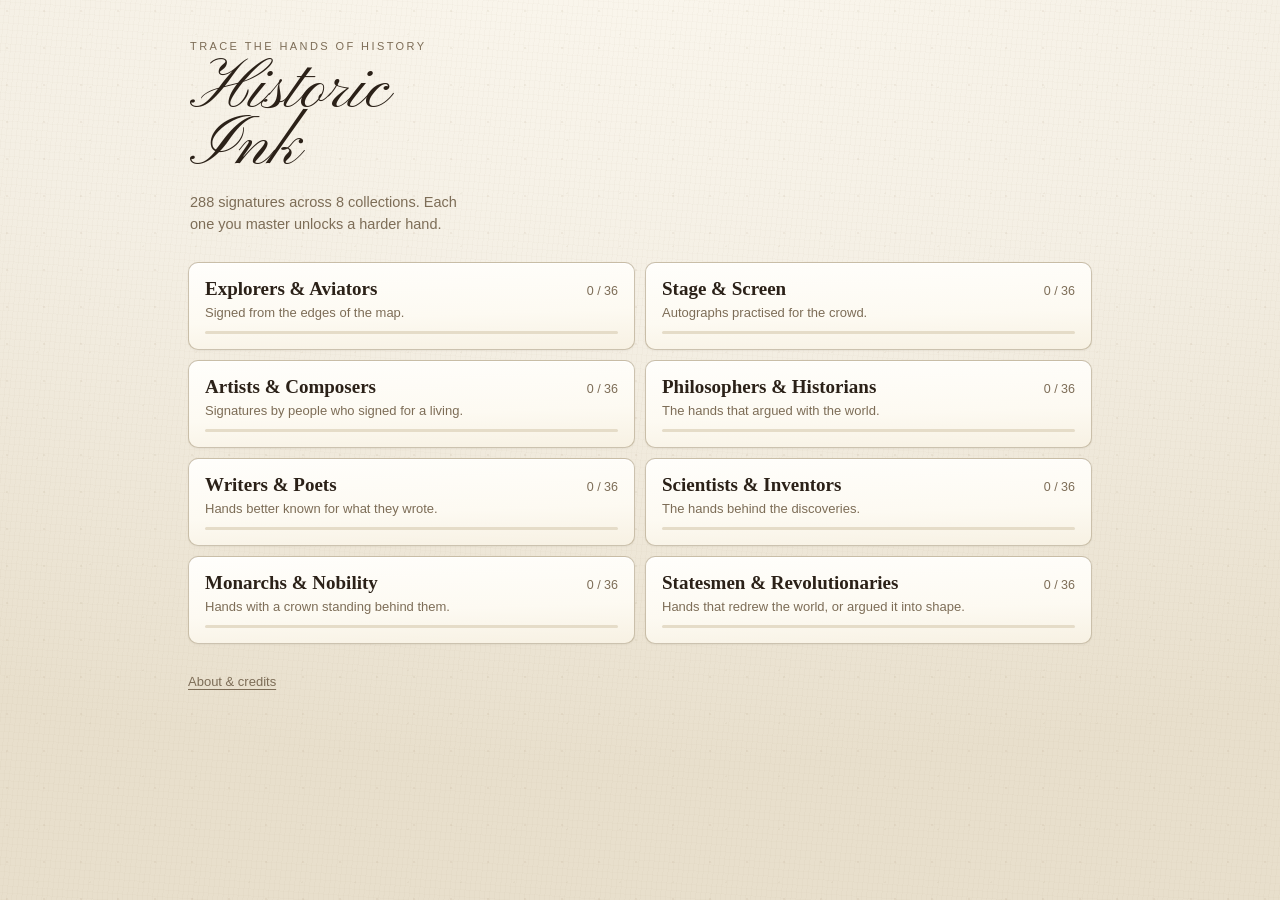
==== commit 5000f99b: "Stop drawing the paths a browser would not draw Roald Amundsen was rendering with the bowl of his R " ====
--- a/docs/index.html
+++ b/docs/index.html
@@ -33,7 +33,7 @@
   <!-- --------------------------------------------------------- track -->
   <section class="screen" id="screen-track">
     <header class="bar">
-      <button class="back" data-go="#/" aria-label="Back to collections"></button>
+      <button class="back" data-go="#/" aria-label="Back to collections"><svg viewBox="0 0 24 24" aria-hidden="true" focusable="false"><path d="M19 12H5M11 6l-6 6 6 6"/></svg></button>
       <div class="bar-title">
         <h2 id="track-name"></h2>
         <p id="track-blurb"></p>
@@ -50,7 +50,7 @@
          signature getting on for three times its own height in width. Two
          rows ate a quarter of the drawing surface on a phone. -->
     <header class="bar bar-play">
-      <button class="back" id="play-back" aria-label="Back to collection"></button>
+      <button class="back" id="play-back" aria-label="Back to collection"><svg viewBox="0 0 24 24" aria-hidden="true" focusable="false"><path d="M19 12H5M11 6l-6 6 6 6"/></svg></button>
       <div class="bar-title">
         <!-- The name links out to Wikipedia here, not only on the result
              sheet: wondering who you are tracing is a thought you have while
@@ -94,9 +94,6 @@
           <canvas id="res-map"></canvas>
           <p class="legend"><i class="sw-good"></i> close
             <i class="sw-mid"></i> drifting <i class="sw-bad"></i> off the line</p>
-          <p class="examiner">Judged the way a document examiner judges a
-            signature: line quality first. A hand that wavers gives itself away,
-            while a few units off the mark means nothing.</p>
           <p class="readmore"><a id="res-wiki" href="#" target="_blank"
              rel="noopener noreferrer"></a></p>
         </div>
@@ -131,7 +128,7 @@
   <!-- --------------------------------------------------------- about -->
   <section class="screen" id="screen-about">
     <header class="bar">
-      <button class="back" data-go="#/" aria-label="Back to collections"></button>
+      <button class="back" data-go="#/" aria-label="Back to collections"><svg viewBox="0 0 24 24" aria-hidden="true" focusable="false"><path d="M19 12H5M11 6l-6 6 6 6"/></svg></button>
       <div class="bar-title"><h2>About &amp; credits</h2></div>
     </header>
     <div class="prose">
--- a/docs/css/app.css
+++ b/docs/css/app.css
@@ -198,38 +198,38 @@
 /* The arrow is drawn rather than typed. U+2190 sits differently in every
    system font - in Segoe UI it rides high in its box and is drawn far too
    light for a 1px-ruled button - and no amount of line-height fixes a glyph
-   whose own metrics are the problem. Two rules and a corner always centre. */
+   whose own metrics are the problem.
+
+   One stroked path, not a shaft and a head assembled from two boxes: those
+   have to be positioned against each other in pixels, and being a few out
+   leaves a visible gap at the joint and throws the whole arrow off centre.
+   A single polyline with a round join cannot come apart, and the path is
+   drawn symmetrically inside its viewBox, so centring the box centres the
+   arrow. */
 .back {
-  position: relative;
   flex: none;
+  display: flex;
+  align-items: center;
+  justify-content: center;
   width: 38px; height: 38px;
+  padding: 0;
   border: 1px solid var(--rule);
   background: var(--card);
   color: var(--ink);
   border-radius: 50%;
-  font-size: 0;
-  line-height: 0;
   cursor: pointer;
 }
-.back::before,
-.back::after {
-  content: '';
-  position: absolute;
-  left: 50%; top: 50%;
-}
-.back::before {                       /* the shaft */
-  width: 14px; height: 2.5px;
-  border-radius: 2px;
-  background: currentColor;
-  transform: translate(-50%, -50%);
-}
-.back::after {                        /* the head */
-  width: 9px; height: 9px;
-  border-left: 2.5px solid currentColor;
-  border-bottom: 2.5px solid currentColor;
-  border-radius: 1px;
-  transform: translate(-95%, -50%) rotate(45deg);
-}
+.back svg {
+  display: block;
+  width: 21px; height: 21px;
+  fill: none;
+  stroke: currentColor;
+  stroke-width: 2.1;
+  stroke-linecap: round;
+  stroke-linejoin: round;
+}
+.bar-play .back svg { width: 19px; height: 19px; stroke-width: 2.2; }
+
 .bar-title { flex: 1; min-width: 0; }
 .bar-title h2 {
   margin: 4px 0 0;
@@ -360,9 +360,13 @@
 .bar-play .bar-title h2 a[href]:hover,
 .bar-play .bar-title h2 a[href]:focus-visible { text-decoration: underline; }
 .bar-play .bar-title h2 a[href]::after {
-  content: ' ↗';
+  content: '↗';
+  /* Sized off the name rather than in pixels, so it reads as part of the
+     word. At a fixed 11px against a 17px serif name it looked like a
+     speck of dust. */
   font-family: var(--sans);
-  font-size: 11px;
+  font-size: .82em;
+  margin-left: .18em;
   color: var(--muted);
 }
 
@@ -572,14 +576,6 @@
 .sw-mid  { background: var(--mid); }
 .sw-bad  { background: var(--accent); }
 
-.examiner {
-  margin: 10px 0 0;
-  font-size: 12px;
-  line-height: 1.5;
-  color: var(--muted);
-  max-width: 46ch;
-}
-
 .readmore { margin: 10px 0 0; font-size: 13px; }
 .readmore a { color: var(--accent); text-decoration: none;
               border-bottom: 1px solid rgba(140,47,34,.35); padding-bottom: 1px; }
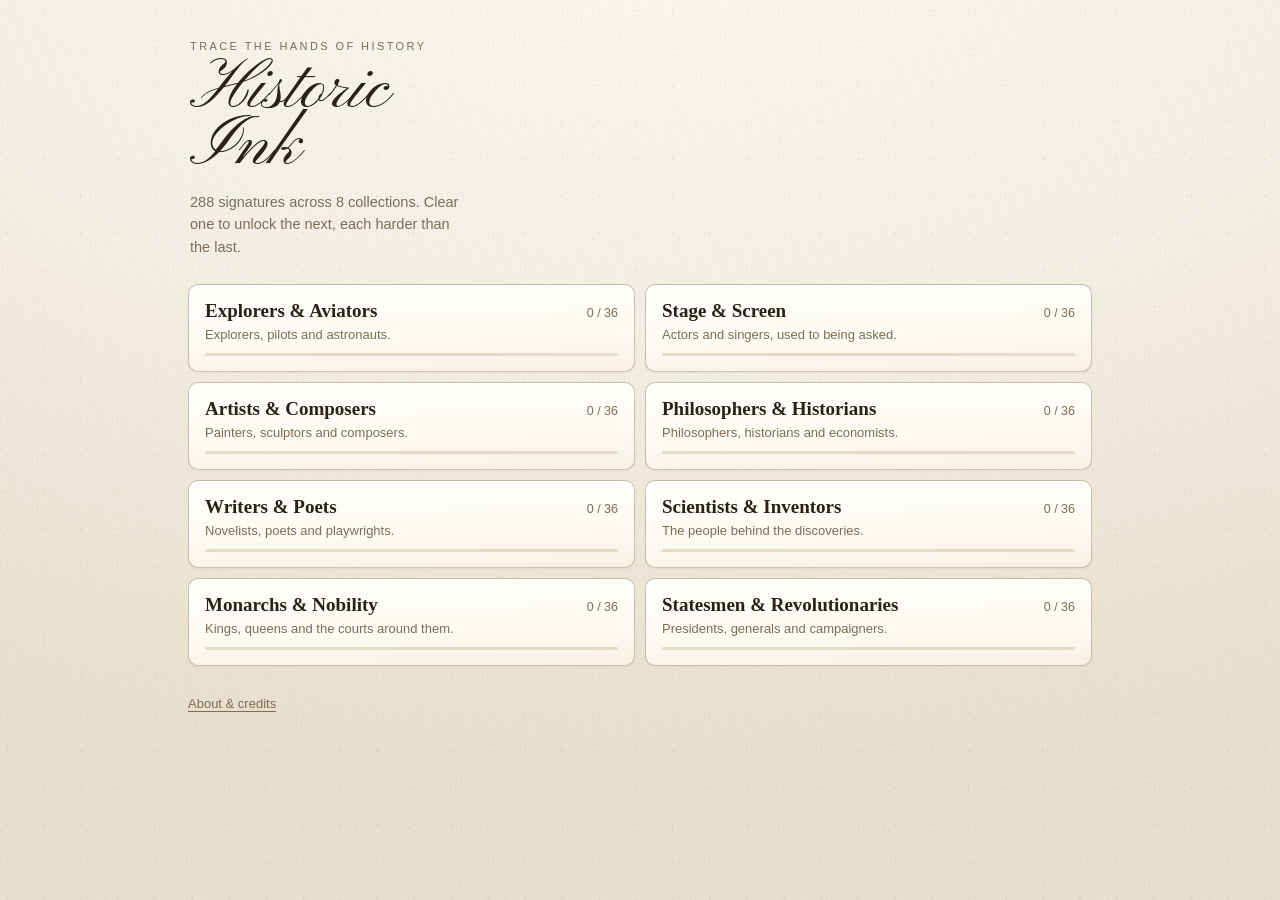
==== commit 1bad7be0: "Write like a person, and spell like an American "Each one you master unlocks a harder hand" was stra" ====
--- a/docs/index.html
+++ b/docs/index.html
@@ -132,27 +132,26 @@
       <div class="bar-title"><h2>About &amp; credits</h2></div>
     </header>
     <div class="prose">
-      <p>Every signature here belongs to someone no longer living. This is a
-         game about steady hands and the strange beauty of other people's
-         handwriting.</p>
-      <p>Scoring follows what a document examiner actually looks for. The first
-         and best tell is line quality: a real signature is written fast and
-         automatically, so it runs smooth and continuous, while a copy betrays
-         itself with tremor and hesitation. Where it sits on the page is not a
-         criterion at all &mdash; an exact positional match is evidence of
-         tracing, not of authenticity &mdash; so a steady line a little off the
-         mark beats a shaky one dead on it.</p>
-      <p>The artwork comes from Wikimedia Commons, found by asking Wikidata
-         which historical figures have a signature on file. Difficulty is
-         measured from the signature itself &mdash; how much pen travel is
-         packed into the space, how much it turns, how tangled it is, and how
-         fine the pen was. A broad nib forgives a wobble; a hairline does not.</p>
-      <p>It is played sideways, and every signature here is a wide one. That
-         pair of decisions goes together: normalised to the same length, a wide
-         hand fills the card and a square one has to shrink to fit its height,
-         which made some signatures harder than others for no reason to do with
-         the handwriting. Wide-only on a landscape card means every hand reaches
-         you at the same size, and difficulty means what it says.</p>
+      <p>Everyone here is dead. It's a game about steady hands and the strange
+         beauty of other people's handwriting.</p>
+      <p>Scoring works the way a document examiner does. The big tell is line
+         quality. People sign their own name fast, without thinking about it,
+         so the line comes out smooth and unbroken. Someone copying a signature
+         goes slowly and watches what they're doing, and the line shakes.
+         Where it sits on the page barely counts &mdash; landing exactly on top
+         of the original is evidence of tracing, not of a real hand &mdash; so
+         a steady line slightly off the mark beats a shaky one dead on it.</p>
+      <p>The signatures come from Wikimedia Commons. We asked Wikidata which
+         historical figures have one on file, then measured how hard each is to
+         copy: how much pen travel is packed into the space, how much it turns,
+         how tangled it gets, and how fine the pen was. A broad nib forgives a
+         wobble. A hairline doesn't.</p>
+      <p>You play sideways, and every signature here is a wide one. Those two
+         go together. Scaled to the same length, a wide signature fills the card
+         while a squarer one has to shrink to fit &mdash; so it turns up smaller
+         and gets harder to trace for reasons that have nothing to do with the
+         handwriting. Keeping only the wide ones means they all reach you at the
+         same size, and difficulty means what it says.</p>
       <p class="quiet">Progress is stored on this device only.</p>
       <button class="tool danger" id="btn-reset">Erase my progress</button>
       <h3>Sources</h3>
--- a/docs/css/app.css
+++ b/docs/css/app.css
@@ -1,5 +1,5 @@
 /* Ink & parchment.
- * Every colour lives here as a custom property; the canvas code reads --ink
+ * Every color lives here as a custom property; the canvas code reads --ink
  * and --guide off the element, so retheming does not mean touching JS.
  */
 
@@ -202,9 +202,9 @@
 
    One stroked path, not a shaft and a head assembled from two boxes: those
    have to be positioned against each other in pixels, and being a few out
-   leaves a visible gap at the joint and throws the whole arrow off centre.
+   leaves a visible gap at the joint and throws the whole arrow off center.
    A single polyline with a round join cannot come apart, and the path is
-   drawn symmetrically inside its viewBox, so centring the box centres the
+   drawn symmetrically inside its viewBox, so centering the box centers the
    arrow. */
 .back {
   flex: none;
@@ -306,7 +306,7 @@
 
 /* --------------------------------------------------------------- play */
 
-/* Play breaks out of the centred column and takes the whole viewport. The card
+/* Play breaks out of the centered column and takes the whole viewport. The card
    wants every pixel of width it can get, and unlike the lists there is nothing
    here that reads badly wide. Fixed rather than a tall block so the three rows
    divide up exactly what the screen has, with no scrolling to find the tools. */
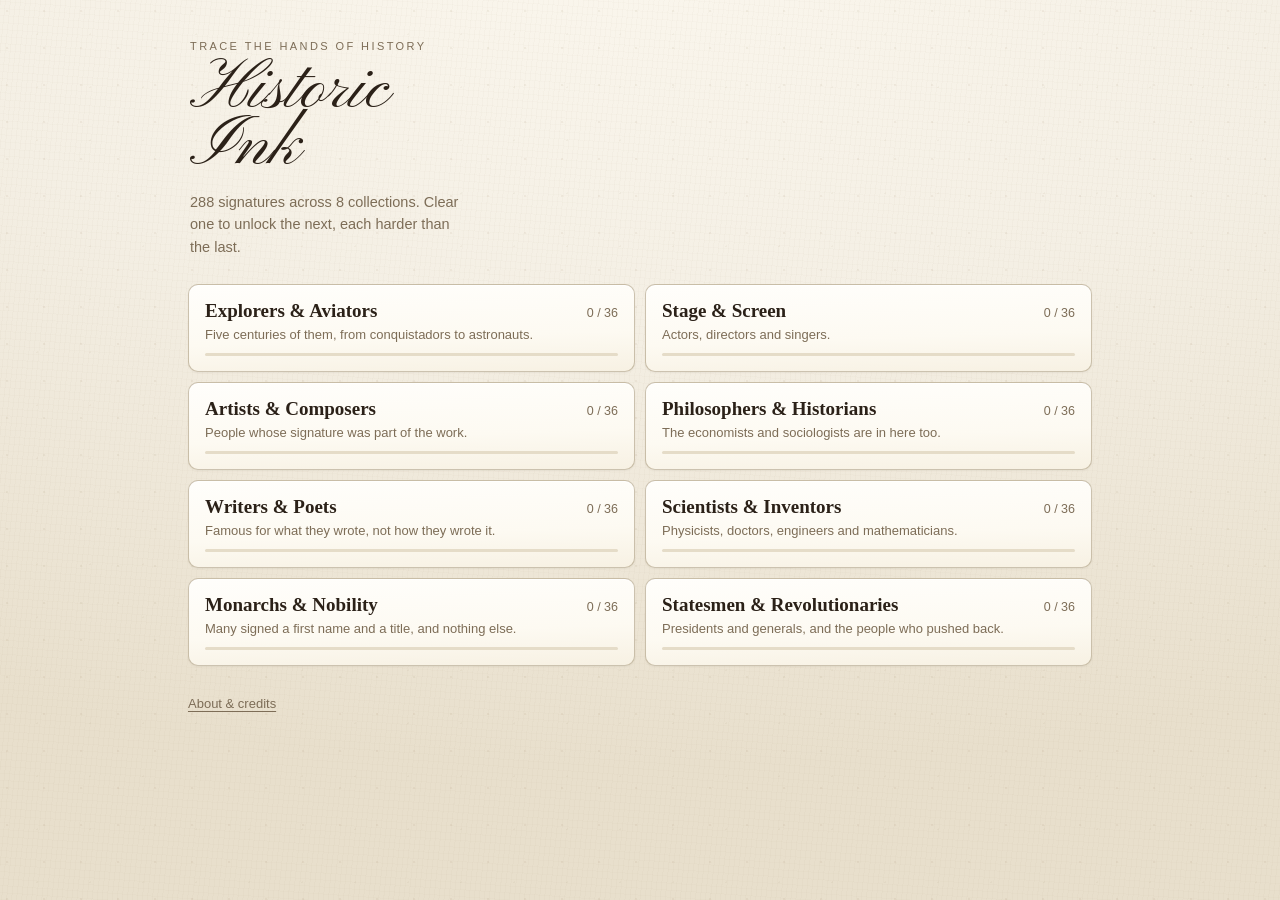
==== commit db0bfb24: "Blurbs that add something, and one icon for leaving the game The last pass fixed the strangeness and" ====
--- a/docs/index.html
+++ b/docs/index.html
@@ -55,7 +55,8 @@
         <!-- The name links out to Wikipedia here, not only on the result
              sheet: wondering who you are tracing is a thought you have while
              looking at the handwriting, not after you have beaten it. -->
-        <h2><a id="play-name" target="_blank" rel="noopener noreferrer"></a></h2>
+        <h2><a id="play-name" target="_blank" rel="noopener noreferrer"><span
+             id="play-name-text"></span><svg class="ext" viewBox="0 0 24 24" aria-hidden="true" focusable="false"><path d="M18 13v6a2 2 0 0 1-2 2H5a2 2 0 0 1-2-2V8a2 2 0 0 1 2-2h6"/><path d="M15 3h6v6"/><path d="M10 14 21 3"/></svg></a></h2>
         <p><span id="play-years"></span> &middot; needs <b id="play-target"></b>
            &middot; <span id="play-hint"></span></p>
       </div>
@@ -95,7 +96,7 @@
           <p class="legend"><i class="sw-good"></i> close
             <i class="sw-mid"></i> drifting <i class="sw-bad"></i> off the line</p>
           <p class="readmore"><a id="res-wiki" href="#" target="_blank"
-             rel="noopener noreferrer"></a></p>
+             rel="noopener noreferrer"><span id="res-wiki-text"></span><svg class="ext" viewBox="0 0 24 24" aria-hidden="true" focusable="false"><path d="M18 13v6a2 2 0 0 1-2 2H5a2 2 0 0 1-2-2V8a2 2 0 0 1 2-2h6"/><path d="M15 3h6v6"/><path d="M10 14 21 3"/></svg></a></p>
         </div>
         <div class="sheet-tools">
           <button id="btn-again" class="tool">Try again</button>
--- a/docs/css/app.css
+++ b/docs/css/app.css
@@ -359,16 +359,8 @@
 .bar-play .bar-title h2 a { color: inherit; text-decoration: none; }
 .bar-play .bar-title h2 a[href]:hover,
 .bar-play .bar-title h2 a[href]:focus-visible { text-decoration: underline; }
-.bar-play .bar-title h2 a[href]::after {
-  content: '↗';
-  /* Sized off the name rather than in pixels, so it reads as part of the
-     word. At a fixed 11px against a 17px serif name it looked like a
-     speck of dust. */
-  font-family: var(--sans);
-  font-size: .82em;
-  margin-left: .18em;
-  color: var(--muted);
-}
+/* No link, no icon: some people have no English article. */
+.bar-play .bar-title h2 a:not([href]) .ext { display: none; }
 
 .bar-play .pips { align-self: center; }
 .bar-play .tools { flex: none; padding: 0; gap: 8px; }
@@ -576,9 +568,33 @@
 .sw-mid  { background: var(--mid); }
 .sw-bad  { background: var(--accent); }
 
+/* The mark on a link that leaves the game, in the two places one does: the
+   name in the play header, and the read-more line on the result sheet. Drawn
+   rather than set as a character, for the same reason as the back arrow -
+   U+2197 is a different weight and sits at a different height in every font
+   that has it, and at the size this wants it read as a speck of dust.
+
+   Sized in em so it scales with whatever it sits beside, and stroked in
+   currentColor so it takes the colour of its own link: dark beside the name,
+   oxblood on the result sheet. That is the consistency worth having, rather
+   than one fixed size and colour in two places that are neither. */
+.ext {
+  width: .82em;
+  height: .82em;
+  margin-left: .32em;
+  vertical-align: -.08em;
+  fill: none;
+  stroke: currentColor;
+  stroke-width: 2.1;
+  stroke-linecap: round;
+  stroke-linejoin: round;
+}
+.bar-play .bar-title h2 .ext { color: var(--muted); }
+
 .readmore { margin: 10px 0 0; font-size: 13px; }
-.readmore a { color: var(--accent); text-decoration: none;
-              border-bottom: 1px solid rgba(140,47,34,.35); padding-bottom: 1px; }
+.readmore a { color: var(--accent); text-decoration: none; }
+/* The rule goes under the words, not under the icon. */
+.readmore a span { border-bottom: 1px solid rgba(140,47,34,.35); padding-bottom: 1px; }
 
 .sheet-tools { display: flex; gap: 8px; margin-top: 16px; }
 
